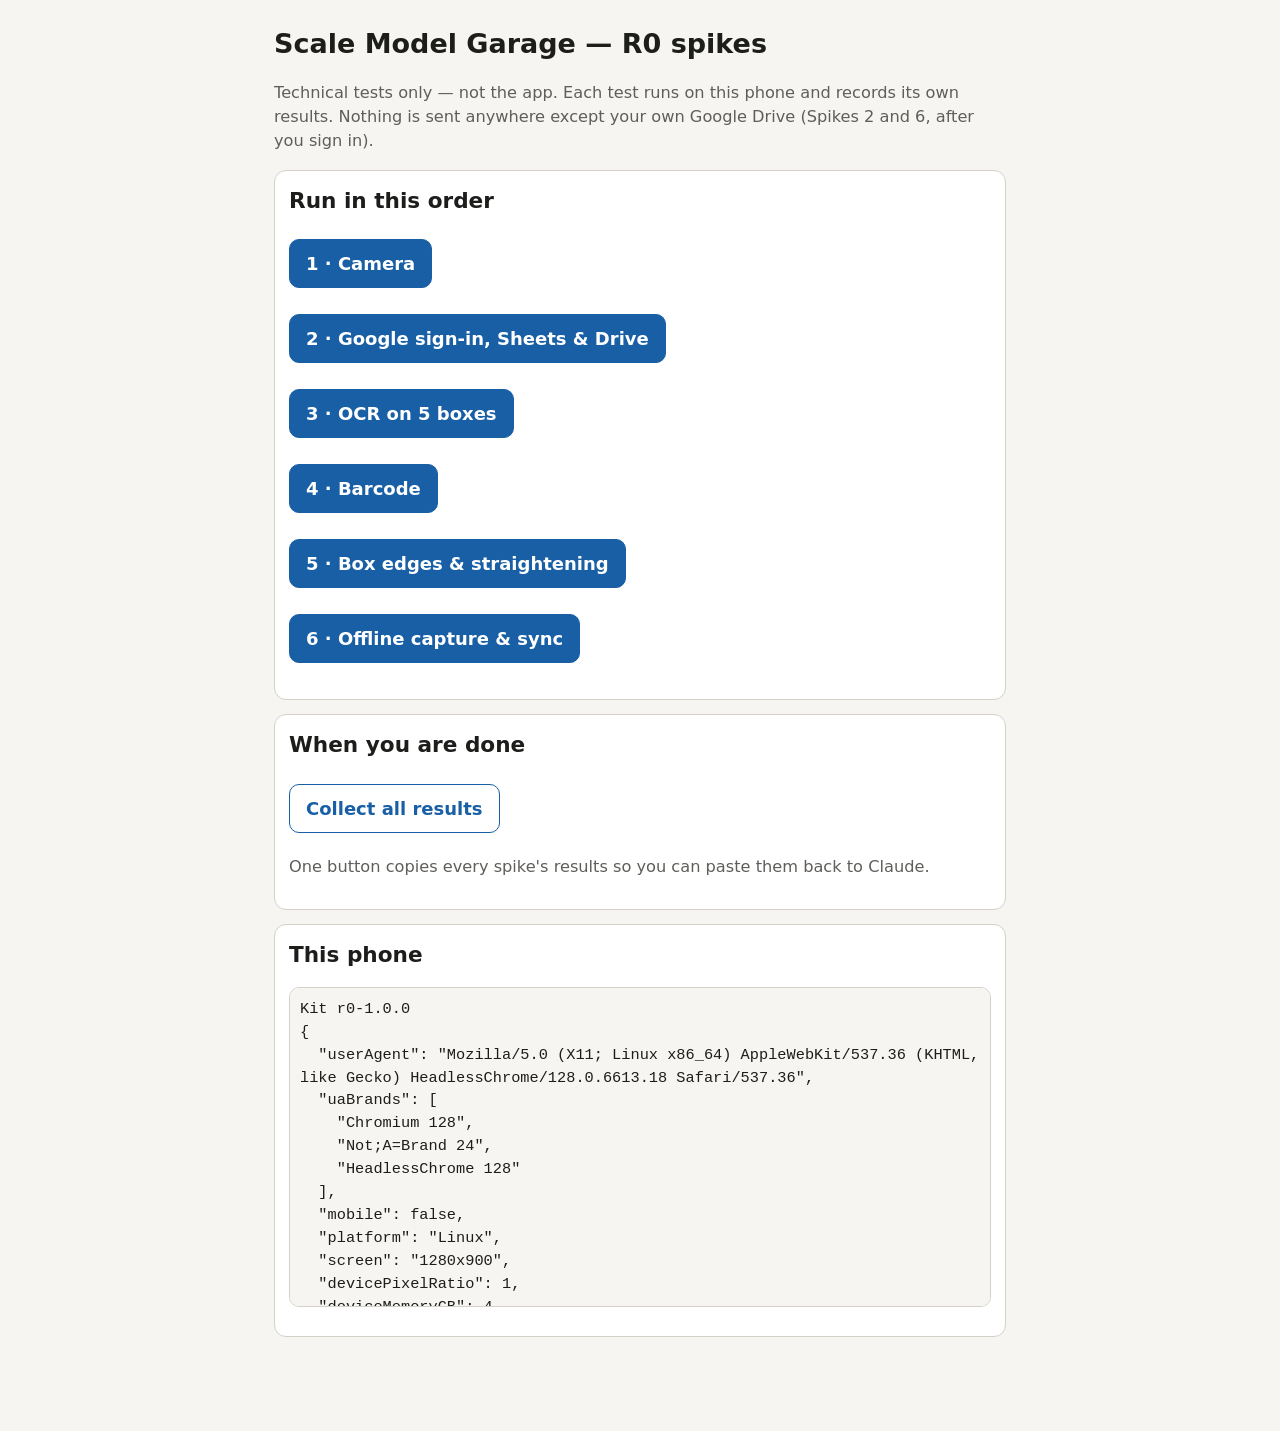
==== index.html @ ba9536ca "Add R0 test kit" ====
<!doctype html>
<html lang="en">
<head>
<meta charset="utf-8">
<meta name="viewport" content="width=device-width, initial-scale=1">
<title>Scale Model Garage — R0 spikes</title>
<link rel="manifest" href="manifest.webmanifest">
<link rel="icon" href="icons/icon-192.png">
<meta name="theme-color" content="#185fa5">
<link rel="stylesheet" href="common/style.css">
</head>
<body>
<main>
  <h1>Scale Model Garage — R0 spikes</h1>
  <p class="muted">Technical tests only — not the app. Each test runs on this phone and records its own results. Nothing is sent anywhere except your own Google Drive (Spikes 2 and 6, after you sign in).</p>

  <div class="card">
    <h2>Run in this order</h2>
    <p><a class="btn" href="spikes/1-camera/index.html">1 · Camera</a></p>
    <p><a class="btn" href="spikes/2-google/index.html">2 · Google sign-in, Sheets &amp; Drive</a></p>
    <p><a class="btn" href="spikes/3-ocr/index.html">3 · OCR on 5 boxes</a></p>
    <p><a class="btn" href="spikes/4-barcode/index.html">4 · Barcode</a></p>
    <p><a class="btn" href="spikes/5-edges/index.html">5 · Box edges &amp; straightening</a></p>
    <p><a class="btn" href="spikes/6-offline/index.html">6 · Offline capture &amp; sync</a></p>
  </div>

  <div class="card">
    <h2>When you are done</h2>
    <p><a class="btn secondary" href="results.html">Collect all results</a></p>
    <p class="muted">One button copies every spike's results so you can paste them back to Claude.</p>
  </div>

  <div class="card">
    <h2>This phone</h2>
    <pre id="dev"></pre>
  </div>
</main>
<script type="module">
import { deviceInfo, registerServiceWorker, KIT_VERSION } from './common/util.js';
registerServiceWorker();
document.getElementById('dev').textContent = `Kit ${KIT_VERSION}\n` + JSON.stringify(deviceInfo(), null, 2);
</script>
</body>
</html>
---- common/style.css ----
:root {
  --bg: #f6f5f1; --card: #ffffff; --text: #1d1d1b; --muted: #5f5e5a;
  --line: #d3d1c7; --accent: #185fa5; --ok: #3b6d11; --bad: #a32d2d; --warn: #854f0b;
  --radius: 12px;
  color-scheme: light dark;
}
@media (prefers-color-scheme: dark) {
  :root { --bg: #161614; --card: #22221f; --text: #f1efe8; --muted: #b4b2a9;
    --line: #444441; --accent: #85b7eb; --ok: #97c459; --bad: #f09595; --warn: #ef9f27; }
}
* { box-sizing: border-box; }
html { font-size: 18px; }
body { margin: 0; background: var(--bg); color: var(--text);
  font-family: system-ui, -apple-system, "Segoe UI", Roboto, sans-serif; line-height: 1.5; }
main { max-width: 760px; margin: 0 auto; padding: 16px 14px 80px; }
h1 { font-size: 1.5rem; margin: 8px 0 4px; }
h2 { font-size: 1.2rem; margin: 0 0 8px; }
p, li { font-size: 1rem; }
.muted { color: var(--muted); font-size: 0.9rem; }
a { color: var(--accent); }
.card { background: var(--card); border: 1px solid var(--line); border-radius: var(--radius);
  padding: 14px; margin: 14px 0; }
button, .btn { display: inline-block; font: inherit; font-size: 1rem; font-weight: 600;
  min-height: 48px; padding: 10px 16px; margin: 4px 6px 4px 0; border-radius: 10px;
  border: 1px solid var(--accent); background: var(--accent); color: var(--card);
  text-decoration: none; cursor: pointer; }
button.secondary, .btn.secondary { background: transparent; color: var(--accent); }
button:disabled { opacity: 0.45; cursor: not-allowed; }
input[type=text], input[type=number], select, textarea { font: inherit; font-size: 1rem; width: 100%;
  min-height: 48px; padding: 10px; border-radius: 10px; border: 1px solid var(--line);
  background: var(--bg); color: var(--text); margin: 4px 0 10px; }
label { display: block; font-weight: 600; margin-top: 6px; }
video, canvas, img.preview { max-width: 100%; border-radius: 10px; background: #000; display: block; }
pre { white-space: pre-wrap; word-break: break-word; font-size: 0.85rem; background: var(--bg);
  border: 1px solid var(--line); border-radius: 10px; padding: 10px; max-height: 320px; overflow: auto; }
.row { display: flex; flex-wrap: wrap; gap: 6px; align-items: center; }
.pill { display: inline-block; padding: 2px 10px; border-radius: 999px; font-size: 0.85rem; font-weight: 700;
  border: 1px solid currentColor; }
.ok { color: var(--ok); } .bad { color: var(--bad); } .warn { color: var(--warn); }
table { width: 100%; border-collapse: collapse; font-size: 0.9rem; }
td, th { text-align: left; padding: 6px 4px; border-bottom: 1px solid var(--line); vertical-align: top; }
.verdict { display: flex; gap: 6px; flex-wrap: wrap; margin-top: 6px; }
.verdict button { min-width: 84px; }
.verdict button.sel-pass { background: var(--ok); border-color: var(--ok); color: var(--card); }
.verdict button.sel-fail { background: var(--bad); border-color: var(--bad); color: var(--card); }
.verdict button.sel-na { background: var(--muted); border-color: var(--muted); color: var(--card); }
.stage { position: relative; touch-action: none; }
.stage canvas.overlay { position: absolute; left: 0; top: 0; background: transparent; }
.banner { padding: 10px 12px; border-radius: 10px; border: 1px solid var(--warn); color: var(--warn);
  margin: 10px 0; font-weight: 600; }
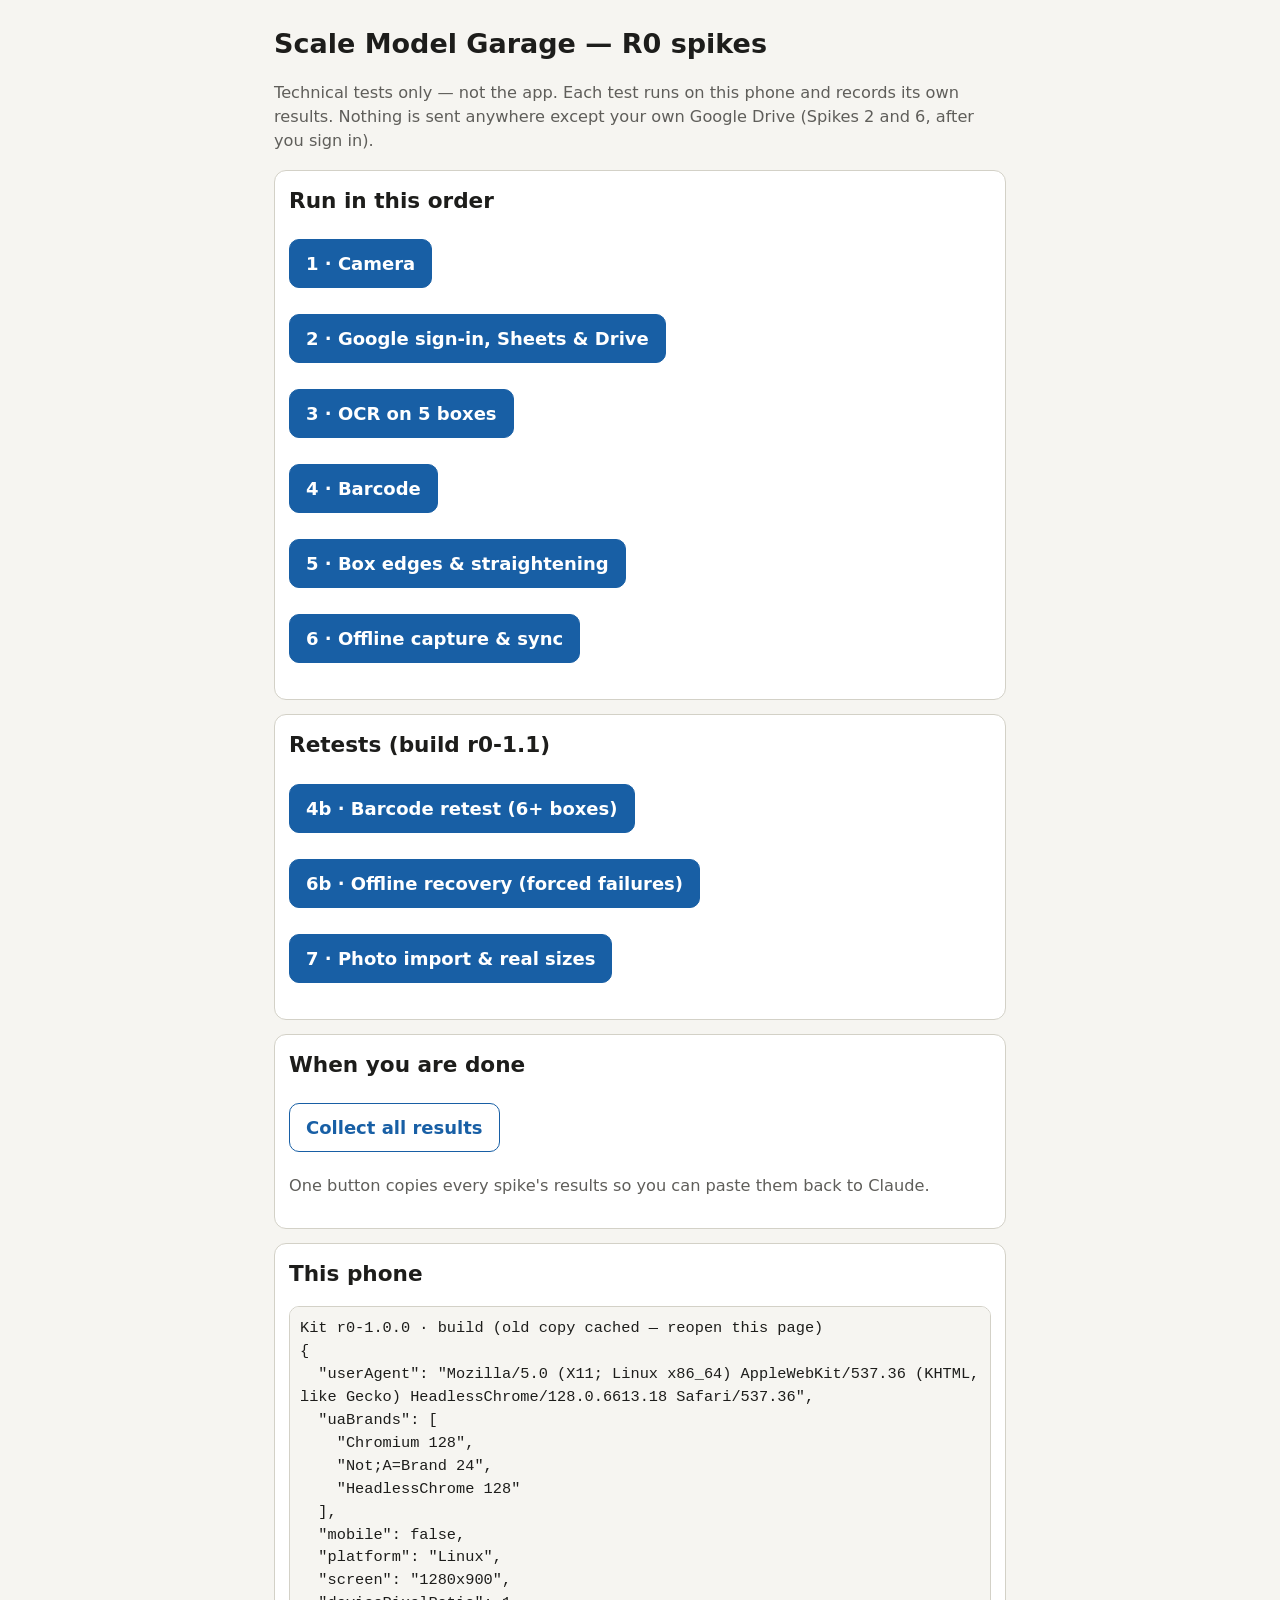
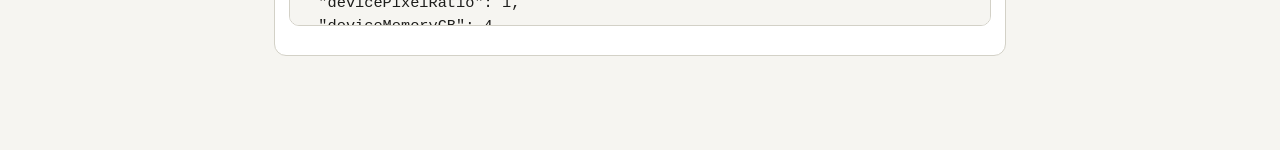
==== commit b1612f40: "Update index.html<!doctype html> <html lang="en"> <head> <meta charset="utf-8"> <meta name="viewport" ====
--- a/index.html
+++ b/index.html
@@ -25,6 +25,13 @@
   </div>
 
   <div class="card">
+    <h2>Retests (build r0-1.1)</h2>
+    <p><a class="btn" href="spikes/4-barcode/retest.html">4b · Barcode retest (6+ boxes)</a></p>
+    <p><a class="btn" href="spikes/6-offline/recovery.html">6b · Offline recovery (forced failures)</a></p>
+    <p><a class="btn" href="spikes/1-camera/photo-sizes.html">7 · Photo import &amp; real sizes</a></p>
+  </div>
+
+  <div class="card">
     <h2>When you are done</h2>
     <p><a class="btn secondary" href="results.html">Collect all results</a></p>
     <p class="muted">One button copies every spike's results so you can paste them back to Claude.</p>
@@ -36,9 +43,11 @@
   </div>
 </main>
 <script type="module">
-import { deviceInfo, registerServiceWorker, KIT_VERSION } from './common/util.js';
+import * as U from './common/util.js';
+const { deviceInfo, registerServiceWorker, KIT_VERSION } = U;
+const KIT_BUILD = U.KIT_BUILD ?? '(old copy cached — reopen this page)';
 registerServiceWorker();
-document.getElementById('dev').textContent = `Kit ${KIT_VERSION}\n` + JSON.stringify(deviceInfo(), null, 2);
+document.getElementById('dev').textContent = `Kit ${KIT_VERSION} · build ${KIT_BUILD}\n` + JSON.stringify(deviceInfo(), null, 2);
 </script>
 </body>
-</html>
+</html>
